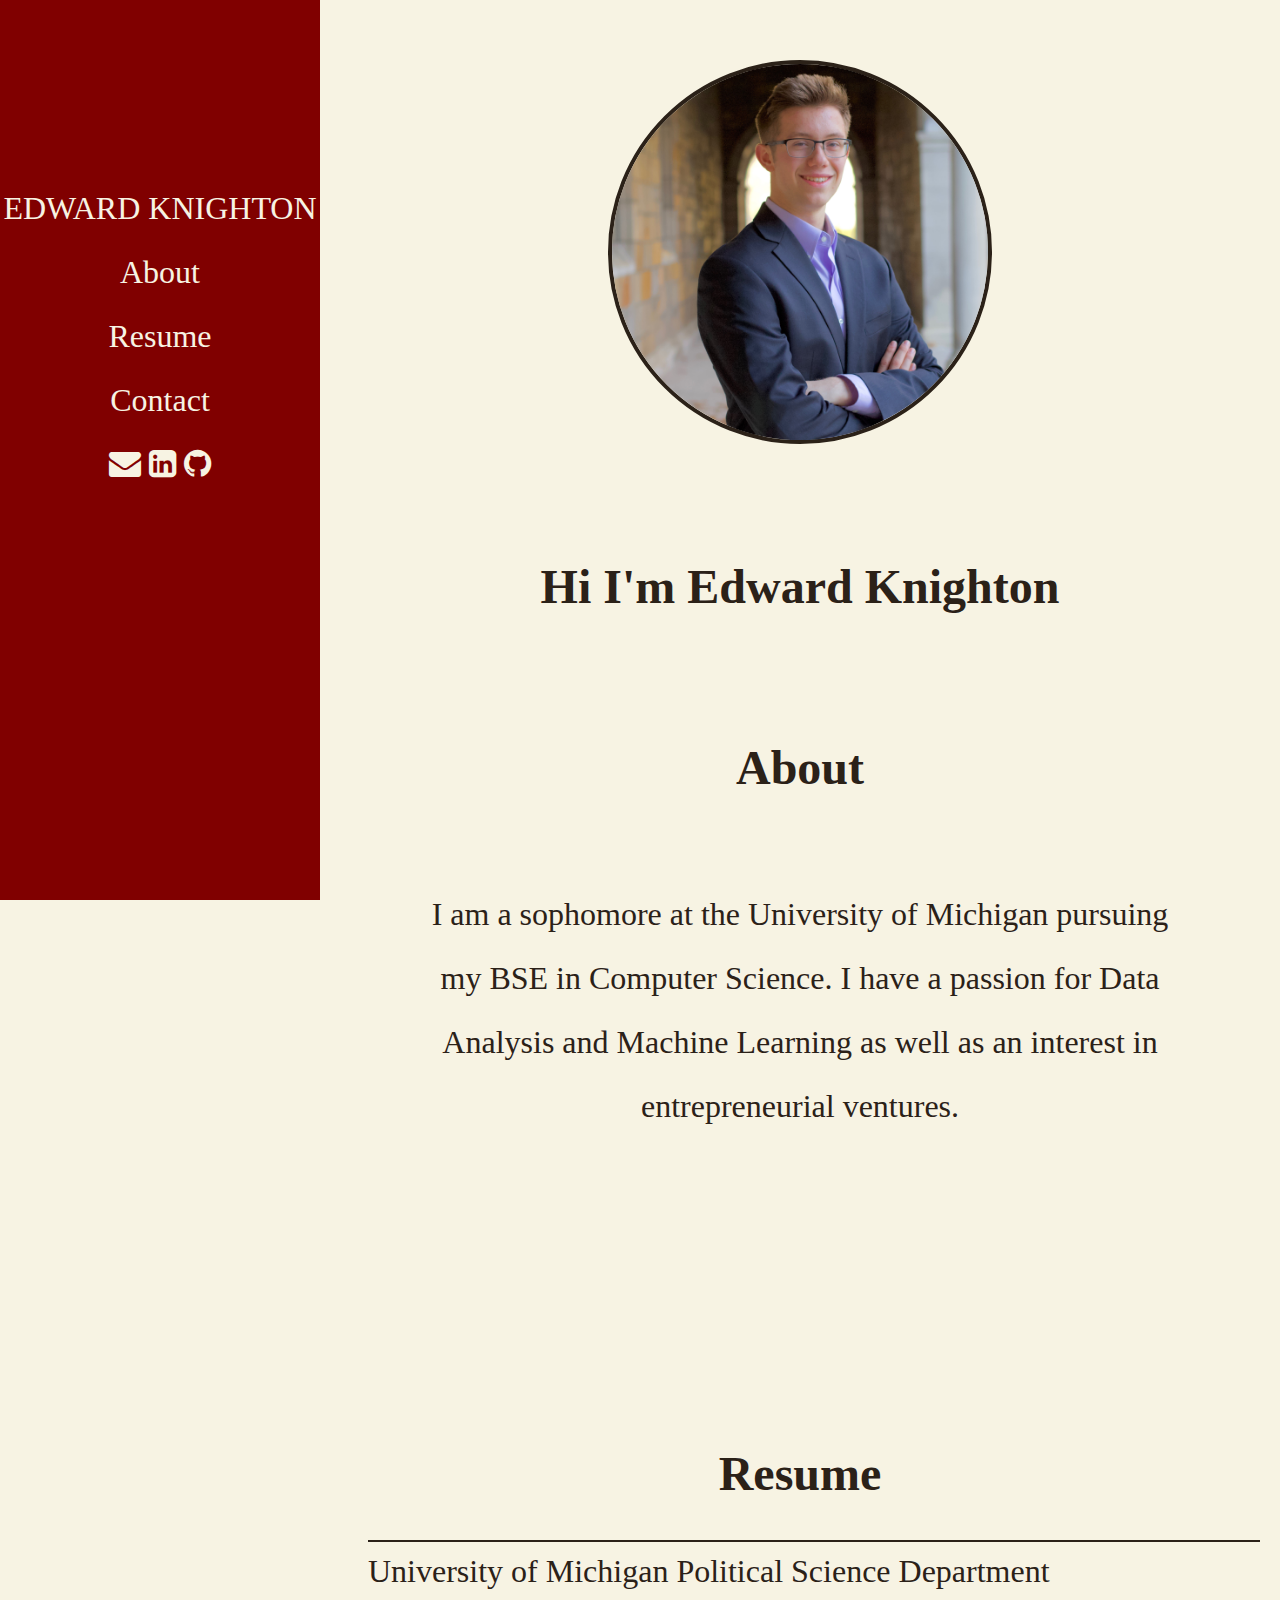
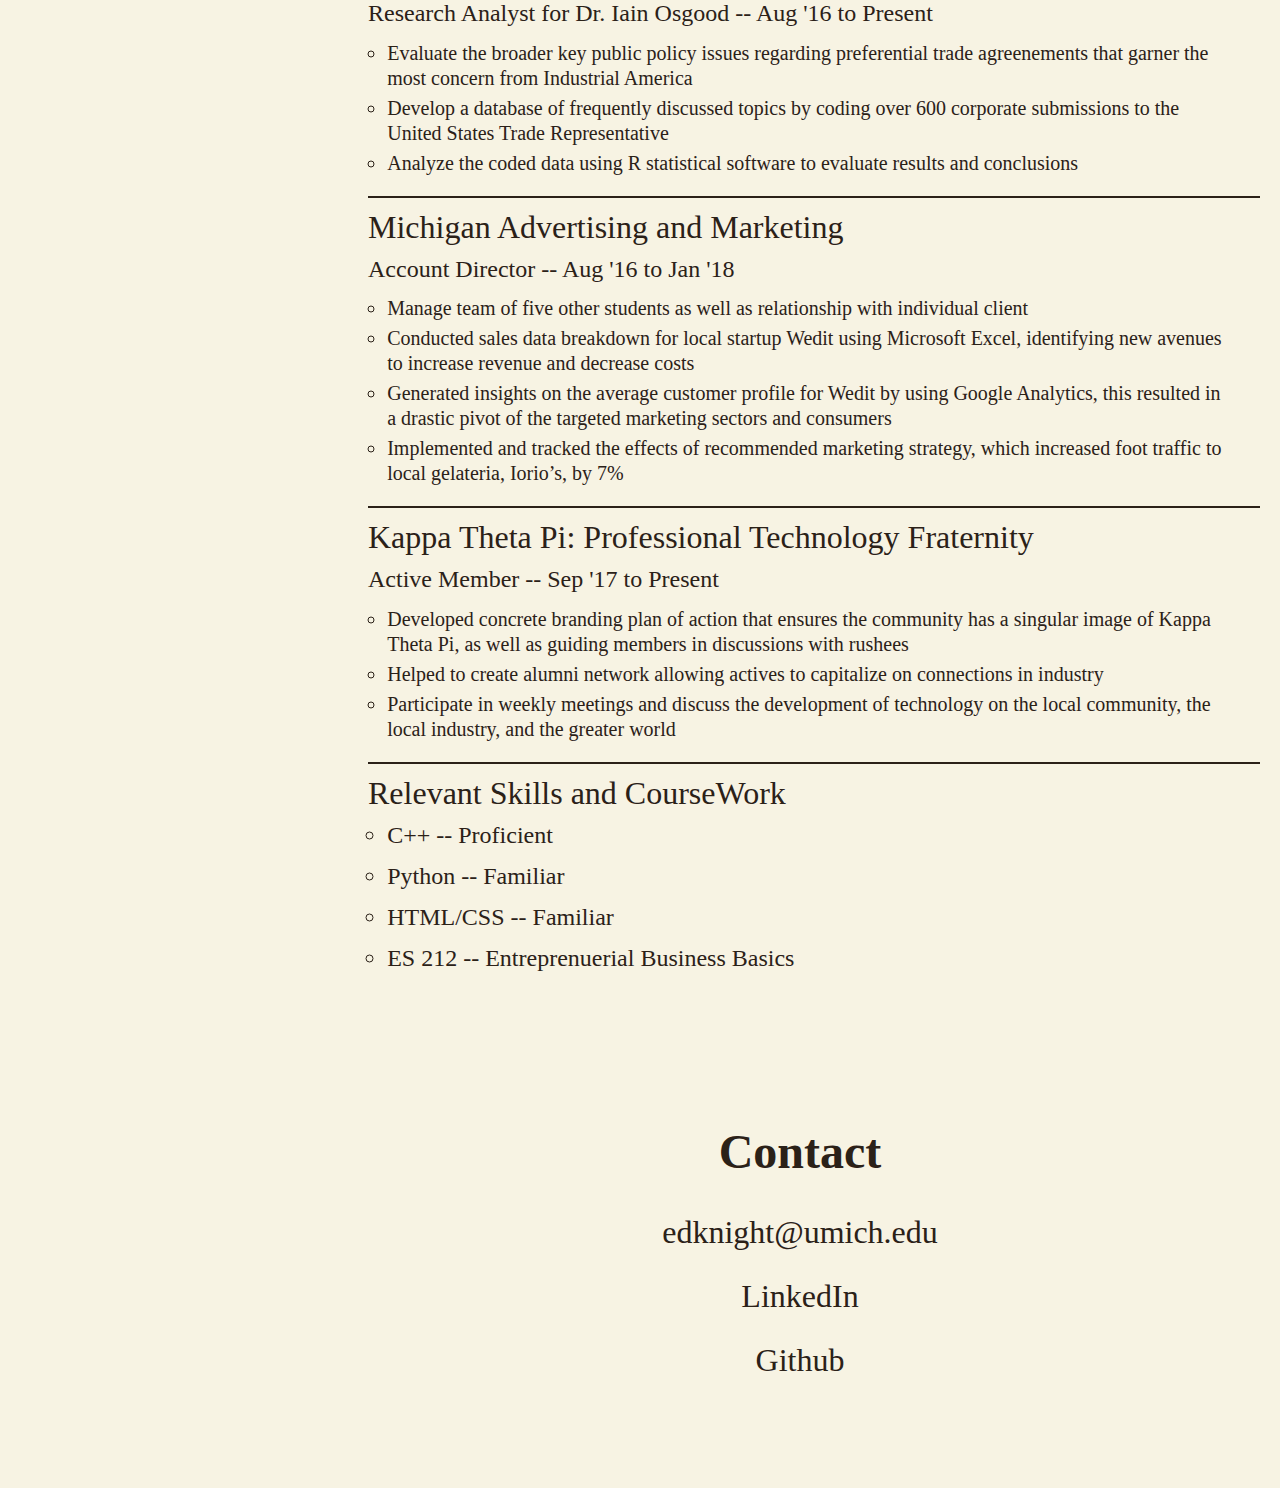
==== home.html @ 5ec36665 "Fixed mailto error and added a favicon" ====
<DOCTYPE! html?
<html>
	<head>
		<title>Edward Knighton</title>
		<link rel="stylesheet" type="text/css" href="reset.css">
		<link rel="stylesheet" type="text/css" href="about.css">
		<link rel="stylesheet" href="https://cdnjs.cloudflare.com/ajax/libs/font-awesome/4.7.0/css/font-awesome.min.css">
		<script src="smooth_scroll.js"></script>
	</head>
	<body>
		<h1> 
			<p class="side_nav">
				
				<a href="#professional_photo">EDWARD KNIGHTON</a>
				<br> 
				<a href="#about_header">About</a>
				<br>
				<a href="#resume_header">Resume</a>
				<br>
				<a href="#contact_header">Contact</a>
				<br>
			</p>
			<p class="side_nav_icons">
				<a href="mailto:edknight@umich.edu"><i class="fa fa-envelope"></i></a>
				<a href="https://www.linkedin.com/in/edward-knighton-224665111/"><i class="	fa fa-linkedin-square"></i></a>
				<a href="https://github.com/Edward-Knighton"><i class="fa fa-github"></i></a>
			</p>
		</h1>
		<h2>
			<p class="edward_knighton">
				<p id="professional_photo">
					<div style="text-align: center"><img src="professional_photo_far.jpg" alt="Professional Photo" class="photo" /></div>
				</p>
				<!--<img src="professional_photo_far.jpg" alt="Professional Photo" class="photo">-->
				<br>
				<p class="right_side_fullheader" id="intro">
				Hi I'm Edward Knighton
				</p>
			<br>
			<p class="right_side_header" id="about_header">
				About
				<p>
				<br>
				<p class="right_side_text" id="about_text">
					I am a sophomore at the University of Michigan pursuing my BSE in Computer Science. 
					I have a passion for Data Analysis and Machine Learning as well as an interest in 
				 	entrepreneurial ventures. 
				</p>
			<p class="right_side_header" id="resume_header">
				Resume
				<p>
				<br>
				<p class="right_side_resume_company">
					University of Michigan Political Science Department
					<p class="right_side_resume_job">
						Research Analyst for Dr. Iain Osgood -- Aug '16 to Present
					</p>
					<p>
						<ul class="right_side_resume_detail">
							<li>Evaluate the broader key public policy issues regarding preferential trade agreenements that garner the most concern
							from Industrial America</li>
							<li>Develop a database of frequently discussed topics by coding over 600 corporate submissions to the United States Trade Representative</li>
							<li>Analyze the coded data using R statistical software to evaluate results and conclusions</li>
						</ul>
					</p>
				</p>
				<p class="right_side_resume_company">
					Michigan Advertising and Marketing
					<p class="right_side_resume_job">
						Account Director -- Aug '16 to Jan '18
					</p>
					<p>
						<ul class="right_side_resume_detail">
							<li>Manage team of five other students as well as relationship with individual client</li>
							<li>Conducted sales data breakdown for local startup Wedit using Microsoft Excel, identifying new avenues to increase revenue and decrease costs</li>
							<li>Generated insights on the average customer profile for Wedit by using Google Analytics, this resulted in a drastic pivot of the targeted marketing sectors and consumers</li>
							<li>Implemented and tracked the effects of recommended marketing strategy, which increased foot traffic to local gelateria, Iorio’s, by 7%</li>
						</ul>
					</p>
				</p>
				<p class="right_side_resume_company">
					Kappa Theta Pi: Professional Technology Fraternity
					<p class="right_side_resume_job">
						Active Member -- Sep '17 to Present
					</p>	
					<p>
						<ul class="right_side_resume_detail">
							<li>Developed concrete branding plan of action that ensures the community has a singular image of Kappa Theta Pi, as well as guiding members in discussions with rushees</li>
							<li>Helped to create alumni network allowing actives to capitalize on connections in industry</li>
							<li>Participate in weekly meetings and discuss the development of technology on the local community, the local industry, and the greater world</li>
						</ul>
					</p>
				</p>
				<p class="right_side_resume_company">
					Relevant Skills and CourseWork
					<p>
						<ul class="right_side_resume_job" id="resume_skills">
							<li>C++ -- Proficient</li>
							<li>Python -- Familiar</li>
							<li>HTML/CSS -- Familiar</li>
							<li>ES 212 -- Entreprenuerial Business Basics</li>
						</ul>
					</p>
				</p>
			<br>
			<p class="right_side_header" id="contact_header">
				Contact
				<p class="right_side_text" id="contact_links">
					<a href="mailto:edknight@umich.edu" class="right_side_link">edknight@umich.edu</a>
					<br>
					<a href="https://www.linkedin.com/in/edward-knighton-224665111/" class="right_side_link">LinkedIn</a>
					<br>
					<a href="https://github.com/Edward-Knighton" class="right_side_link">Github</a>
					<br>
				</p>
			<p>
		</h2>
		<script type="text/javascript" src="zenscroll-min.js"></script>
	</body>
<html>
---- about.css ----
ul {
	list-style-type: circle;
	padding-bottom: 15px;
}

li {
	padding-bottom: 5px;
}

h1 {
	position: fixed;
	z-index: 1;
	top: 0;
	left: 0;
	background: #800000;
		background-attachment: fixed;
	overflow-x: hidden;
	width: 25%;
	height: 100%;
	text-align: center;
		font: 2em/1 Verdana, serif;
		color: #B2FF9E;
}

.photo {
	border-radius: 50%;
	border: 4px solid #2B2118;
	width: 40%

}

.side_nav {
	padding-top: 60%;

}

.side_nav a {
	display: block;
	color: #F7F3E3;
	text-decoration: none;
} 


.side_nav a:hover {
	/*background-color: #F7F3E3;
	color: #800000;*/
	opacity: 0.7;
} 

.fa {
	color: #F7F3E3;
	font-size: 2em;
	padding 2%;
	text-align: center;
    text-decoration: none;
}

.fa:hover {
	opacity: 0.7;
}

h2 {
	float: right;
	width: 75%;
	height: 100%;
	background: #F7F3E3;
}
.right_side {
	font: 2em/2 Verdana, serif;

}

.right_side_header {
	font: bold 3em/2 Verdana, serif;
		color: #2B2118; 
		text-align: center;
}

.right_side_text {
	font: 2em/2 Verdana, serif;
		color: #2B2118; 
		text-align: center;
}

.right_side_link {
	color: #2B2118;
	text-decoration: none;
}

.right_side_link:hover {
	text-decoration: underline;
} 

.right_side_resume_company {
	font: 2em/1.5 Verdana, serif;
		color: #2B2118; 
		text-align: left;
	border-top: 2px solid #2B2118;
	margin-left: 5%;
	margin-right: 20px;
	padding-top: 5px
	/*padding-left: 5%;
	padding-right: 5%;*/
}

.right_side_resume_job {
	font: 1.5em/1.5 Verdana, serif;
		color: #2B2118; 
		text-align: left;
	padding-left: 5%;
	padding-right: 5%;
	padding-bottom: 1%
}

.right_side_resume_detail {
	font: 1.25em/1.25 Verdana, serif;
		color: #2B2118; 
		text-align: left;
	padding-left: 7%;
	padding-right: 5%;
}


#intro {
	font: bold 3em/2 Verdana, serif;
		color: #2B2118; 
		text-align: center;
	padding-top: 8%;
	padding-bottom: 7%
}

#professional_photo {
	padding-top: 60px;
}

#about_header {
		padding-bottom: 5%
}

#about_text {
	padding-left: 10%;
	padding-right: 10%;
	padding-bottom: 30%
}

#resume_skills {
	padding-left: 7%;
}

#resume_text {
	padding-left: 10%;
	padding-right: 10%;
}

#contact_header {
	margin-top: 10%;
}

#contact_links {
	padding-bottom: 10%;
}

body {
	background: #F7F3E3;
}
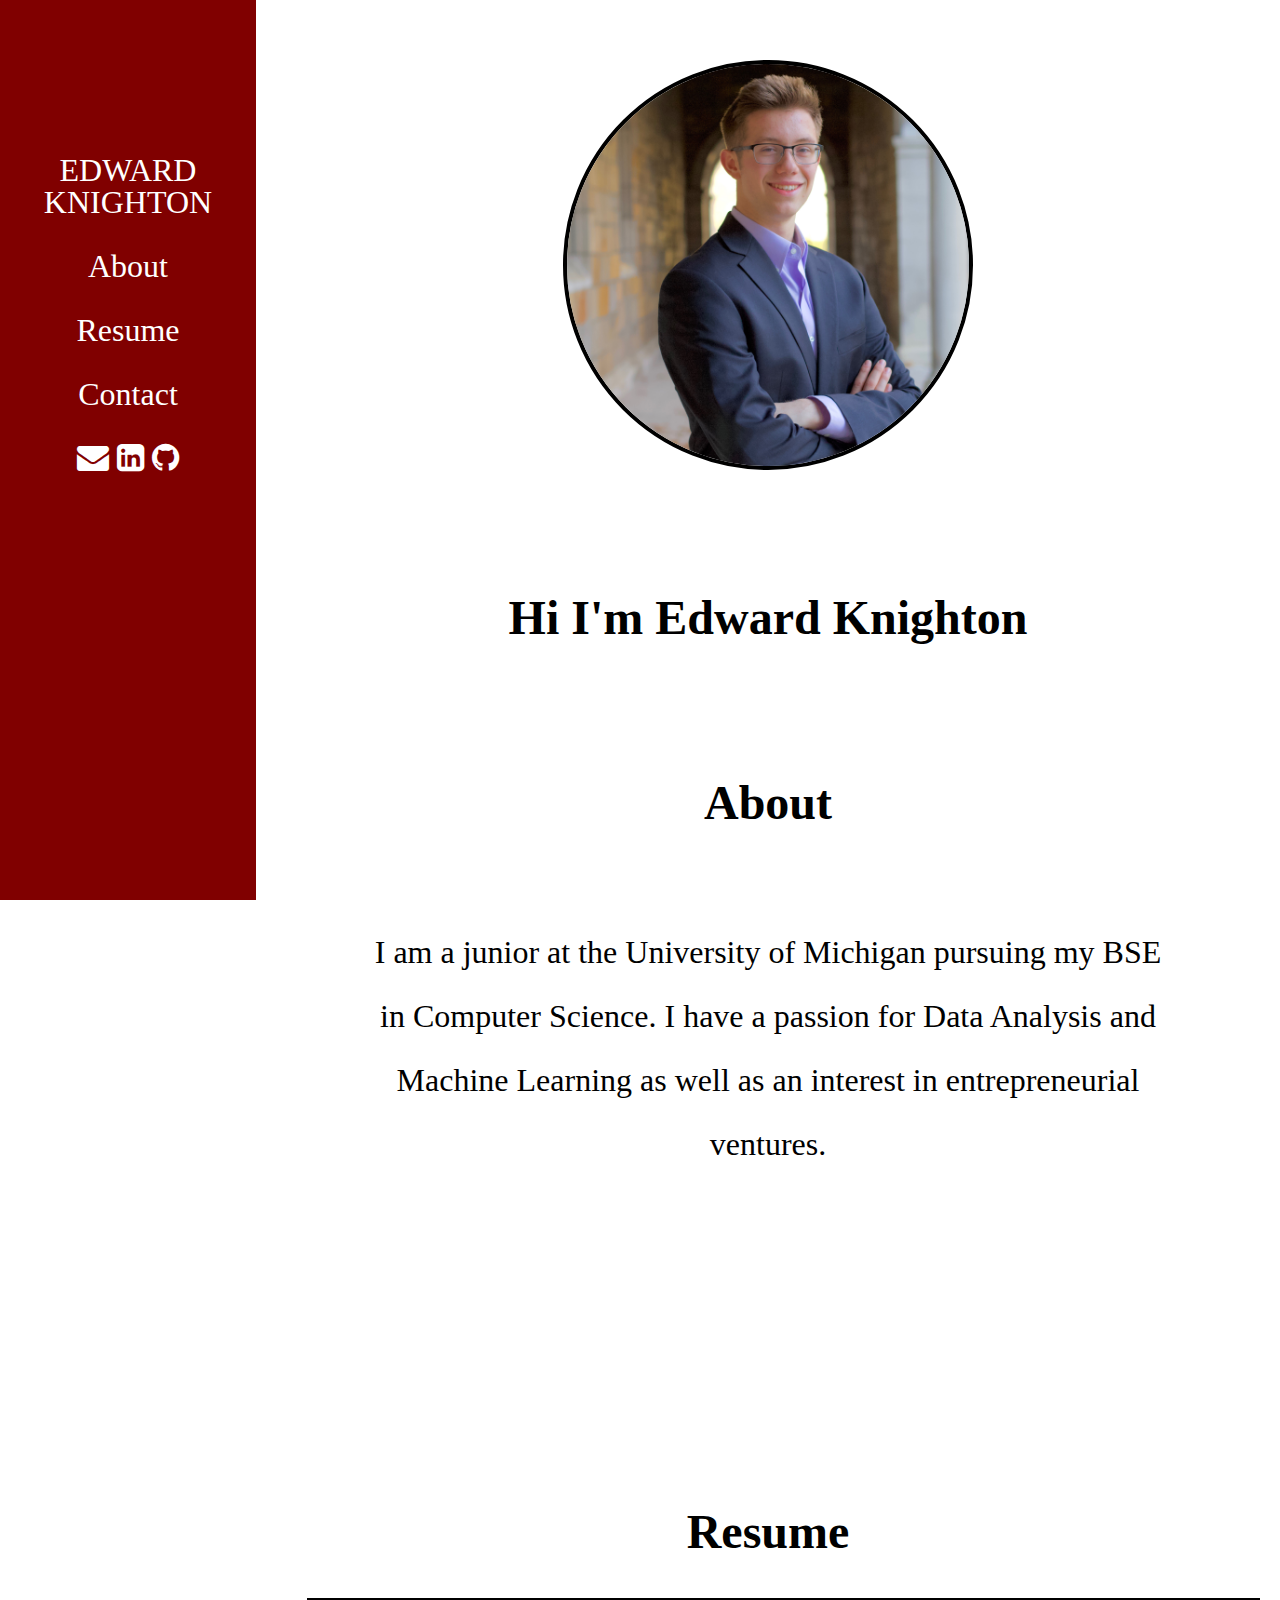
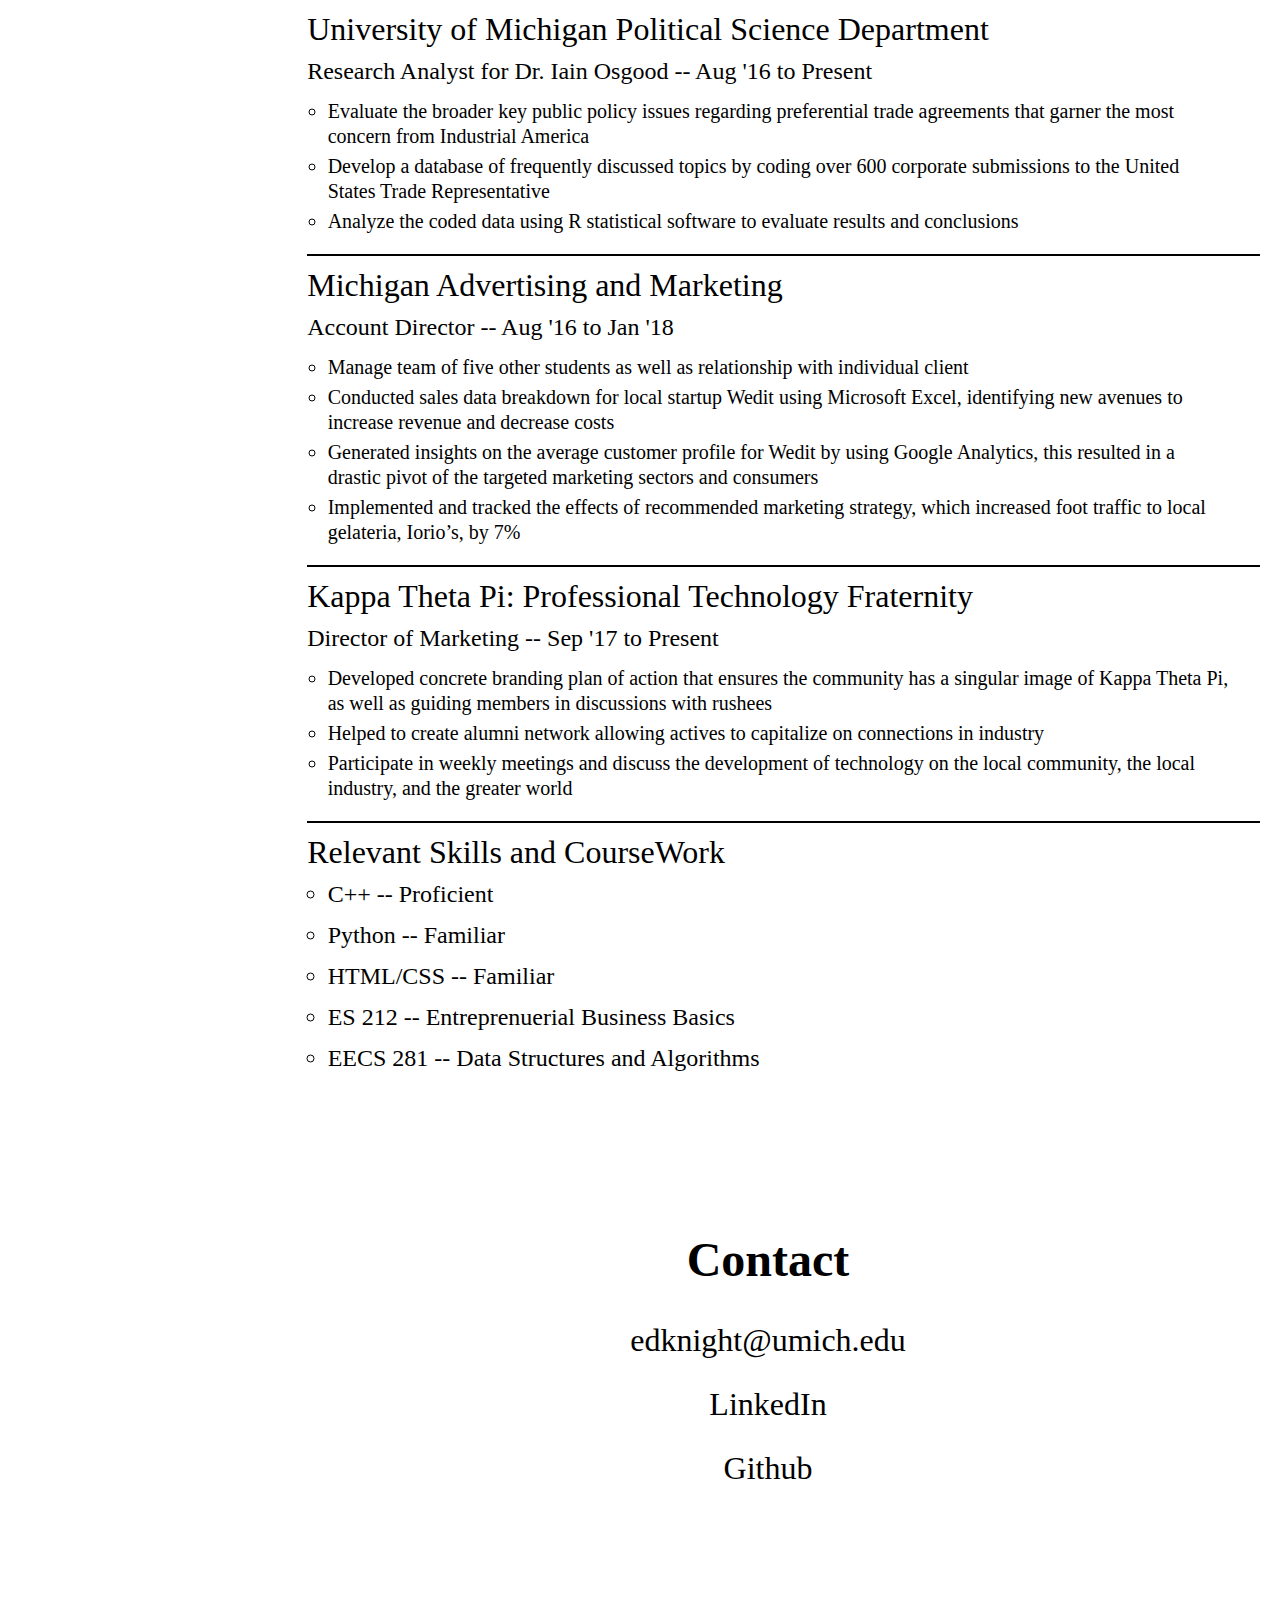
==== commit 0722ee8d: "minor updates" ====
--- a/home.html
+++ b/home.html
@@ -1,120 +1,122 @@
-<DOCTYPE! html?
-<html>
-	<head>
-		<title>Edward Knighton</title>
-		<link rel="stylesheet" type="text/css" href="reset.css">
-		<link rel="stylesheet" type="text/css" href="about.css">
-		<link rel="stylesheet" href="https://cdnjs.cloudflare.com/ajax/libs/font-awesome/4.7.0/css/font-awesome.min.css">
-		<script src="smooth_scroll.js"></script>
-	</head>
-	<body>
-		<h1> 
-			<p class="side_nav">
-				
-				<a href="#professional_photo">EDWARD KNIGHTON</a>
-				<br> 
-				<a href="#about_header">About</a>
-				<br>
-				<a href="#resume_header">Resume</a>
-				<br>
-				<a href="#contact_header">Contact</a>
-				<br>
-			</p>
-			<p class="side_nav_icons">
-				<a href="mailto:edknight@umich.edu"><i class="fa fa-envelope"></i></a>
-				<a href="https://www.linkedin.com/in/edward-knighton-224665111/"><i class="	fa fa-linkedin-square"></i></a>
-				<a href="https://github.com/Edward-Knighton"><i class="fa fa-github"></i></a>
-			</p>
-		</h1>
-		<h2>
-			<p class="edward_knighton">
-				<p id="professional_photo">
-					<div style="text-align: center"><img src="professional_photo_far.jpg" alt="Professional Photo" class="photo" /></div>
-				</p>
-				<!--<img src="professional_photo_far.jpg" alt="Professional Photo" class="photo">-->
-				<br>
-				<p class="right_side_fullheader" id="intro">
-				Hi I'm Edward Knighton
-				</p>
-			<br>
-			<p class="right_side_header" id="about_header">
-				About
-				<p>
-				<br>
-				<p class="right_side_text" id="about_text">
-					I am a sophomore at the University of Michigan pursuing my BSE in Computer Science. 
-					I have a passion for Data Analysis and Machine Learning as well as an interest in 
-				 	entrepreneurial ventures. 
-				</p>
-			<p class="right_side_header" id="resume_header">
-				Resume
-				<p>
-				<br>
-				<p class="right_side_resume_company">
-					University of Michigan Political Science Department
-					<p class="right_side_resume_job">
-						Research Analyst for Dr. Iain Osgood -- Aug '16 to Present
-					</p>
-					<p>
-						<ul class="right_side_resume_detail">
-							<li>Evaluate the broader key public policy issues regarding preferential trade agreenements that garner the most concern
-							from Industrial America</li>
-							<li>Develop a database of frequently discussed topics by coding over 600 corporate submissions to the United States Trade Representative</li>
-							<li>Analyze the coded data using R statistical software to evaluate results and conclusions</li>
-						</ul>
-					</p>
-				</p>
-				<p class="right_side_resume_company">
-					Michigan Advertising and Marketing
-					<p class="right_side_resume_job">
-						Account Director -- Aug '16 to Jan '18
-					</p>
-					<p>
-						<ul class="right_side_resume_detail">
-							<li>Manage team of five other students as well as relationship with individual client</li>
-							<li>Conducted sales data breakdown for local startup Wedit using Microsoft Excel, identifying new avenues to increase revenue and decrease costs</li>
-							<li>Generated insights on the average customer profile for Wedit by using Google Analytics, this resulted in a drastic pivot of the targeted marketing sectors and consumers</li>
-							<li>Implemented and tracked the effects of recommended marketing strategy, which increased foot traffic to local gelateria, Iorio’s, by 7%</li>
-						</ul>
-					</p>
-				</p>
-				<p class="right_side_resume_company">
-					Kappa Theta Pi: Professional Technology Fraternity
-					<p class="right_side_resume_job">
-						Active Member -- Sep '17 to Present
-					</p>	
-					<p>
-						<ul class="right_side_resume_detail">
-							<li>Developed concrete branding plan of action that ensures the community has a singular image of Kappa Theta Pi, as well as guiding members in discussions with rushees</li>
-							<li>Helped to create alumni network allowing actives to capitalize on connections in industry</li>
-							<li>Participate in weekly meetings and discuss the development of technology on the local community, the local industry, and the greater world</li>
-						</ul>
-					</p>
-				</p>
-				<p class="right_side_resume_company">
-					Relevant Skills and CourseWork
-					<p>
-						<ul class="right_side_resume_job" id="resume_skills">
-							<li>C++ -- Proficient</li>
-							<li>Python -- Familiar</li>
-							<li>HTML/CSS -- Familiar</li>
-							<li>ES 212 -- Entreprenuerial Business Basics</li>
-						</ul>
-					</p>
-				</p>
-			<br>
-			<p class="right_side_header" id="contact_header">
-				Contact
-				<p class="right_side_text" id="contact_links">
-					<a href="mailto:edknight@umich.edu" class="right_side_link">edknight@umich.edu</a>
-					<br>
-					<a href="https://www.linkedin.com/in/edward-knighton-224665111/" class="right_side_link">LinkedIn</a>
-					<br>
-					<a href="https://github.com/Edward-Knighton" class="right_side_link">Github</a>
-					<br>
-				</p>
-			<p>
-		</h2>
-		<script type="text/javascript" src="zenscroll-min.js"></script>
-	</body>
-<html>
+<DOCTYPE! html?
+<html>
+	<head>
+		<title>Edward Knighton</title>
+		<link rel="stylesheet" type="text/css" href="reset.css">
+		<link rel="stylesheet" type="text/css" href="about.css">
+		<link rel="stylesheet" href="https://cdnjs.cloudflare.com/ajax/libs/font-awesome/4.7.0/css/font-awesome.min.css">
+		<script src="smooth_scroll.js"></script>
+		<link rel="shortcut icon" href="favicon.ico" >
+	</head>
+	<body>
+		<h1>
+			<p class="side_nav">
+
+				<a href="#home">EDWARD<br>KNIGHTON</a>
+				<br>
+				<a href="#about_header">About</a>
+				<br>
+				<a href="#resume_header">Resume</a>
+				<br>
+				<a href="#contact_header">Contact</a>
+				<br>
+			</p>
+			<p class="side_nav_icons">
+				<a href="mailto:edknight@umich.edu"><i class="fa fa-envelope"></i></a>
+				<a href="https://www.linkedin.com/in/edward-knighton-224665111/"><i class="	fa fa-linkedin-square"></i></a>
+				<a href="https://github.com/Edward-Knighton"><i class="fa fa-github"></i></a>
+			</p>
+		</h1>
+		<h2>
+			<p class="edward_knighton">
+				<p id="home">
+					<div style="text-align: center"><img src="professional_photo_far.jpg" alt="Professional Photo" class="photo" /></div>
+				</p>
+				<!--<img src="professional_photo_far.jpg" alt="Professional Photo" class="photo">-->
+				<br>
+				<p class="right_side_fullheader" id="intro">
+				Hi I'm Edward Knighton
+				</p>
+			<br>
+			<p class="right_side_header" id="about_header">
+				About
+				<p>
+				<br>
+				<p class="right_side_text" id="about_text">
+					I am a junior at the University of Michigan pursuing my BSE in Computer Science.
+					I have a passion for Data Analysis and Machine Learning as well as an interest in
+				 	entrepreneurial ventures.
+				</p>
+			<p class="right_side_header" id="resume_header">
+				Resume
+				<p>
+				<br>
+				<p class="right_side_resume_company">
+					University of Michigan Political Science Department
+					<p class="right_side_resume_job">
+						Research Analyst for Dr. Iain Osgood -- Aug '16 to Present
+					</p>
+					<p>
+						<ul class="right_side_resume_detail">
+							<li>Evaluate the broader key public policy issues regarding preferential trade agreements that garner the most concern
+							from Industrial America</li>
+							<li>Develop a database of frequently discussed topics by coding over 600 corporate submissions to the United States Trade Representative</li>
+							<li>Analyze the coded data using R statistical software to evaluate results and conclusions</li>
+						</ul>
+					</p>
+				</p>
+				<p class="right_side_resume_company">
+					Michigan Advertising and Marketing
+					<p class="right_side_resume_job">
+						Account Director -- Aug '16 to Jan '18
+					</p>
+					<p>
+						<ul class="right_side_resume_detail">
+							<li>Manage team of five other students as well as relationship with individual client</li>
+							<li>Conducted sales data breakdown for local startup Wedit using Microsoft Excel, identifying new avenues to increase revenue and decrease costs</li>
+							<li>Generated insights on the average customer profile for Wedit by using Google Analytics, this resulted in a drastic pivot of the targeted marketing sectors and consumers</li>
+							<li>Implemented and tracked the effects of recommended marketing strategy, which increased foot traffic to local gelateria, Iorio’s, by 7%</li>
+						</ul>
+					</p>
+				</p>
+				<p class="right_side_resume_company">
+					Kappa Theta Pi: Professional Technology Fraternity
+					<p class="right_side_resume_job">
+						Director of Marketing -- Sep '17 to Present
+					</p>
+					<p>
+						<ul class="right_side_resume_detail">
+							<li>Developed concrete branding plan of action that ensures the community has a singular image of Kappa Theta Pi, as well as guiding members in discussions with rushees</li>
+							<li>Helped to create alumni network allowing actives to capitalize on connections in industry</li>
+							<li>Participate in weekly meetings and discuss the development of technology on the local community, the local industry, and the greater world</li>
+						</ul>
+					</p>
+				</p>
+				<p class="right_side_resume_company">
+					Relevant Skills and CourseWork
+					<p>
+						<ul class="right_side_resume_job" id="resume_skills">
+							<li>C++ -- Proficient</li>
+							<li>Python -- Familiar</li>
+							<li>HTML/CSS -- Familiar</li>
+							<li>ES 212 -- Entreprenuerial Business Basics</li>
+							<li>EECS 281 -- Data Structures and Algorithms</li>
+						</ul>
+					</p>
+				</p>
+			<br>
+			<p class="right_side_header" id="contact_header">
+				Contact
+				<p class="right_side_text" id="contact_links">
+					<a href="mailto:edknight@umich.edu" class="right_side_link">edknight@umich.edu</a>
+					<br>
+					<a href="https://www.linkedin.com/in/edward-knighton-224665111/" class="right_side_link">LinkedIn</a>
+					<br>
+					<a href="https://github.com/Edward-Knighton" class="right_side_link">Github</a>
+					<br>
+				</p>
+			<p>
+		</h2>
+		<script type="text/javascript" src="zenscroll-min.js"></script>
+	</body>
+<html>
--- a/about.css
+++ b/about.css
@@ -1,167 +1,167 @@
-ul {
-	list-style-type: circle;
-	padding-bottom: 15px;
-}
-
-li {
-	padding-bottom: 5px;
-}
-
-h1 {
-	position: fixed;
-	z-index: 1;
-	top: 0;
-	left: 0;
-	background: #800000;
-		background-attachment: fixed;
-	overflow-x: hidden;
-	width: 25%;
-	height: 100%;
-	text-align: center;
-		font: 2em/1 Verdana, serif;
-		color: #B2FF9E;
-}
-
-.photo {
-	border-radius: 50%;
-	border: 4px solid #2B2118;
-	width: 40%
-
-}
-
-.side_nav {
-	padding-top: 60%;
-
-}
-
-.side_nav a {
-	display: block;
-	color: #F7F3E3;
-	text-decoration: none;
-} 
-
-
-.side_nav a:hover {
-	/*background-color: #F7F3E3;
-	color: #800000;*/
-	opacity: 0.7;
-} 
-
-.fa {
-	color: #F7F3E3;
-	font-size: 2em;
-	padding 2%;
-	text-align: center;
-    text-decoration: none;
-}
-
-.fa:hover {
-	opacity: 0.7;
-}
-
-h2 {
-	float: right;
-	width: 75%;
-	height: 100%;
-	background: #F7F3E3;
-}
-.right_side {
-	font: 2em/2 Verdana, serif;
-
-}
-
-.right_side_header {
-	font: bold 3em/2 Verdana, serif;
-		color: #2B2118; 
-		text-align: center;
-}
-
-.right_side_text {
-	font: 2em/2 Verdana, serif;
-		color: #2B2118; 
-		text-align: center;
-}
-
-.right_side_link {
-	color: #2B2118;
-	text-decoration: none;
-}
-
-.right_side_link:hover {
-	text-decoration: underline;
-} 
-
-.right_side_resume_company {
-	font: 2em/1.5 Verdana, serif;
-		color: #2B2118; 
-		text-align: left;
-	border-top: 2px solid #2B2118;
-	margin-left: 5%;
-	margin-right: 20px;
-	padding-top: 5px
-	/*padding-left: 5%;
-	padding-right: 5%;*/
-}
-
-.right_side_resume_job {
-	font: 1.5em/1.5 Verdana, serif;
-		color: #2B2118; 
-		text-align: left;
-	padding-left: 5%;
-	padding-right: 5%;
-	padding-bottom: 1%
-}
-
-.right_side_resume_detail {
-	font: 1.25em/1.25 Verdana, serif;
-		color: #2B2118; 
-		text-align: left;
-	padding-left: 7%;
-	padding-right: 5%;
-}
-
-
-#intro {
-	font: bold 3em/2 Verdana, serif;
-		color: #2B2118; 
-		text-align: center;
-	padding-top: 8%;
-	padding-bottom: 7%
-}
-
-#professional_photo {
-	padding-top: 60px;
-}
-
-#about_header {
-		padding-bottom: 5%
-}
-
-#about_text {
-	padding-left: 10%;
-	padding-right: 10%;
-	padding-bottom: 30%
-}
-
-#resume_skills {
-	padding-left: 7%;
-}
-
-#resume_text {
-	padding-left: 10%;
-	padding-right: 10%;
-}
-
-#contact_header {
-	margin-top: 10%;
-}
-
-#contact_links {
-	padding-bottom: 10%;
-}
-
-body {
-	background: #F7F3E3;
-}
-
+ul {
+	list-style-type: circle;
+	padding-bottom: 15px;
+}
+
+li {
+	padding-bottom: 5px;
+}
+
+h1 {
+	position: fixed;
+	z-index: 1;
+	top: 0;
+	left: 0;
+	background: #800000;
+		background-attachment: fixed;
+	overflow-x: hidden;
+	width: 20%;
+	height: 100%;
+	text-align: center;
+		font: 2em/1 Verdana, serif;
+		color: #B2FF9E;
+}
+
+.photo {
+	border-radius: 50%;
+	border: 4px solid #000000;
+	width: 40%
+
+}
+
+.side_nav {
+	padding-top: 60%;
+
+}
+
+.side_nav a {
+	display: block;
+	color: #ffffff;
+	text-decoration: none;
+} 
+
+
+.side_nav a:hover {
+	/*background-color: #ffffff;
+	color: #800000;*/
+	opacity: 0.7;
+} 
+
+.fa {
+	color: #ffffff;
+	font-size: 2em;
+	padding 2%;
+	text-align: center;
+    text-decoration: none;
+}
+
+.fa:hover {
+	opacity: 0.7;
+}
+
+h2 {
+	float: right;
+	width: 80%;
+	height: 100%;
+	background: #ffffff;
+}
+.right_side {
+	font: 2em/2 Verdana, serif;
+
+}
+
+.right_side_header {
+	font: bold 3em/2 Verdana, serif;
+		color: #000000; 
+		text-align: center;
+}
+
+.right_side_text {
+	font: 2em/2 Verdana, serif;
+		color: #000000; 
+		text-align: center;
+}
+
+.right_side_link {
+	color: #000000;
+	text-decoration: none;
+}
+
+.right_side_link:hover {
+	text-decoration: underline;
+} 
+
+.right_side_resume_company {
+	font: 2em/1.5 Verdana, serif;
+		color: #000000; 
+		text-align: left;
+	border-top: 2px solid #000000;
+	margin-left: 5%;
+	margin-right: 20px;
+	padding-top: 5px
+	/*padding-left: 5%;
+	padding-right: 5%;*/
+}
+
+.right_side_resume_job {
+	font: 1.5em/1.5 Verdana, serif;
+		color: #000000; 
+		text-align: left;
+	padding-left: 5%;
+	padding-right: 5%;
+	padding-bottom: 1%
+}
+
+.right_side_resume_detail {
+	font: 1.25em/1.25 Verdana, serif;
+		color: #000000; 
+		text-align: left;
+	padding-left: 7%;
+	padding-right: 5%;
+}
+
+
+#intro {
+	font: bold 3em/2 Verdana, serif;
+		color: #000000; 
+		text-align: center;
+	padding-top: 8%;
+	padding-bottom: 7%
+}
+
+#home {
+	padding-top: 60px;
+}
+
+#about_header {
+		padding-bottom: 5%
+}
+
+#about_text {
+	padding-left: 10%;
+	padding-right: 10%;
+	padding-bottom: 30%
+}
+
+#resume_skills {
+	padding-left: 7%;
+}
+
+#resume_text {
+	padding-left: 10%;
+	padding-right: 10%;
+}
+
+#contact_header {
+	margin-top: 10%;
+}
+
+#contact_links {
+	padding-bottom: 10%;
+}
+
+body {
+	background: #ffffff;
+}
+
         